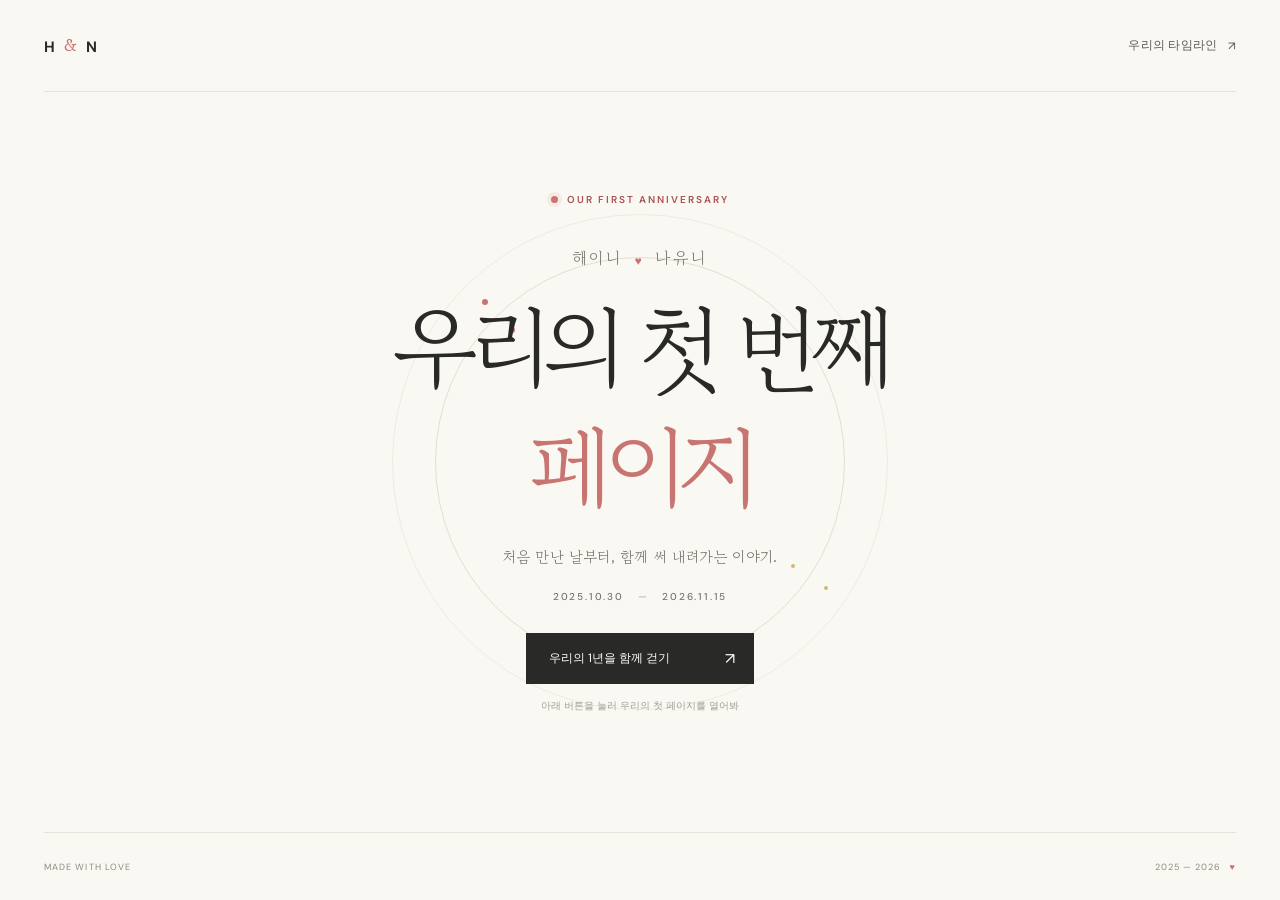
==== index.html @ 2231c821 "Add anniversary site pages, styles, and photos Co-Authored-By: Claude Opus 5.5 <noreply@anthropic.co" ====
<!doctype html>
<html lang="ko">
  <head>
    <meta charset="utf-8">
    <meta name="viewport" content="width=device-width, initial-scale=1">
    <meta name="theme-color" content="#faf8f3">
    <meta name="description" content="우리의 첫 만남부터 함께한 순간까지, 첫 번째 기념 페이지.">
    <title>우리의 첫 번째 페이지</title>
    <link rel="stylesheet" href="styles.css">
  </head>
  <body class="home-page">
    <header class="site-header">
      <a class="wordmark" href="index.html" aria-label="우리의 첫 번째 페이지 홈">H <span>&</span> N</a>
      <a class="header-link" href="timeline.html">우리의 타임라인 <span aria-hidden="true">↗</span></a>
    </header>

    <main class="home-hero">
      <div class="hero-orbit hero-orbit-one" aria-hidden="true"></div>
      <div class="hero-orbit hero-orbit-two" aria-hidden="true"></div>
      <p class="eyebrow"><span class="eyebrow-dot" aria-hidden="true"></span> OUR FIRST ANNIVERSARY</p>
      <p class="hero-kicker">해이니 <span aria-hidden="true">♥</span> 나유니</p>
      <h1>우리의 첫 번째<br><span>페이지</span></h1>
      <p class="hero-intro">처음 만난 날부터, 함께 써 내려가는 이야기.</p>
      <p class="hero-dates">2025.10.30 <span aria-hidden="true">—</span> 2026.11.15</p>
      <a class="primary-link" href="timeline.html">
        <span>우리의 1년을 함께 걷기</span>
        <span class="link-arrow" aria-hidden="true">↗</span>
      </a>
      <p class="hero-note">아래 버튼을 눌러 우리의 첫 페이지를 열어봐</p>
    </main>

    <footer class="home-footer">
      <span>MADE WITH LOVE</span>
      <span>2025 — 2026 <span aria-hidden="true">♥</span></span>
    </footer>
  </body>
</html>
---- styles.css ----
@import url("https://fonts.googleapis.com/css2?family=DM+Sans:wght@400;500;600;700&family=Gowun+Batang:wght@400;700&display=swap");

:root {
  color-scheme: light;
  --paper: #faf8f3;
  --ink: #292a27;
  --muted: #89877f;
  --line: #e8e2d8;
  --accent: #c87572;
  --accent-dark: #a95251;
  --sans: "DM Sans", "Apple SD Gothic Neo", "Malgun Gothic", sans-serif;
  --serif: "Gowun Batang", "Nanum Myeongjo", Georgia, serif;
}

* {
  box-sizing: border-box;
}

html {
  background: var(--paper);
  scroll-behavior: smooth;
}

body {
  min-width: 320px;
  margin: 0;
  color: var(--ink);
  background: var(--paper);
  font-family: var(--sans);
  -webkit-font-smoothing: antialiased;
}

a {
  color: inherit;
}

a:focus-visible {
  outline: 2px solid var(--accent);
  outline-offset: 5px;
}

.site-header,
.home-footer,
.timeline-footer {
  display: flex;
  align-items: center;
  justify-content: space-between;
}

.site-header {
  width: min(100% - 88px, 1320px);
  height: 92px;
  margin: 0 auto;
  border-bottom: 1px solid var(--line);
}

.wordmark {
  text-decoration: none;
  font-size: 15px;
  font-weight: 700;
  letter-spacing: 0.1em;
}

.wordmark span {
  padding: 0 2px;
  color: var(--accent);
  font-family: var(--serif);
}

.header-link {
  display: inline-flex;
  align-items: center;
  gap: 10px;
  color: #585750;
  text-decoration: none;
  font-size: 12px;
  letter-spacing: 0.025em;
  transition: color 180ms ease;
}

.header-link:hover,
.back-link:hover {
  color: var(--accent-dark);
}

.home-page {
  min-height: 100svh;
  display: flex;
  flex-direction: column;
}

.home-hero {
  position: relative;
  isolation: isolate;
  display: flex;
  flex: 1;
  min-height: 600px;
  align-items: center;
  justify-content: center;
  flex-direction: column;
  overflow: hidden;
  padding: 78px 24px 96px;
  text-align: center;
}

.eyebrow {
  display: inline-flex;
  align-items: center;
  gap: 9px;
  margin: 0;
  color: var(--accent-dark);
  font-size: 10px;
  font-weight: 600;
  letter-spacing: 0.2em;
}

.eyebrow-dot {
  width: 7px;
  height: 7px;
  border-radius: 50%;
  background: var(--accent);
  box-shadow: 0 0 0 4px #c875721c;
}

.hero-kicker {
  margin: 39px 0 16px;
  color: #817d74;
  font-family: var(--serif);
  font-size: 17px;
  letter-spacing: 0.12em;
}

.hero-kicker span {
  padding: 0 4px;
  color: var(--accent);
  font-family: var(--sans);
  font-size: 12px;
}

.home-hero h1,
.timeline-intro h1 {
  margin: 0;
  font-family: var(--serif);
  font-size: clamp(54px, 8vw, 94px);
  font-weight: 400;
  letter-spacing: -0.085em;
  line-height: 1.28;
}

.home-hero h1 span,
.timeline-intro h1 span {
  color: var(--accent);
}

.hero-intro {
  margin: 20px 0 0;
  color: #75736c;
  font-family: var(--serif);
  font-size: 15px;
  letter-spacing: 0.015em;
}

.hero-dates {
  margin: 23px 0 30px;
  color: #77756e;
  font-size: 10px;
  font-weight: 500;
  letter-spacing: 0.18em;
}

.hero-dates span {
  padding: 0 9px;
  color: #b6aea2;
}

.primary-link {
  display: inline-flex;
  min-width: 228px;
  align-items: center;
  justify-content: space-between;
  gap: 25px;
  padding: 16px 18px 16px 22px;
  border: 1px solid var(--ink);
  background: var(--ink);
  color: #fffdf9;
  text-decoration: none;
  font-size: 12px;
  transition: background 180ms ease, color 180ms ease, transform 180ms ease;
}

.primary-link:hover {
  transform: translateY(-2px);
  border-color: var(--accent-dark);
  background: var(--accent-dark);
}

.link-arrow {
  font-size: 16px;
  line-height: 1;
}

.hero-note {
  margin: 15px 0 0;
  color: #a29d94;
  font-size: 10px;
}

.hero-orbit {
  position: absolute;
  z-index: -1;
  width: 410px;
  height: 410px;
  border: 1px solid #e6ddd1;
  border-radius: 50%;
  pointer-events: none;
}

.hero-orbit::before,
.hero-orbit::after {
  position: absolute;
  width: 6px;
  height: 6px;
  border-radius: 50%;
  background: var(--accent);
  content: "";
}

.hero-orbit::before {
  top: 17%;
  left: 18%;
}

.hero-orbit::after {
  right: 12%;
  bottom: 24%;
  width: 4px;
  height: 4px;
  background: #d3b778;
}

.hero-orbit-one {
  top: 50%;
  left: 50%;
  transform: translate(-50%, -50%);
}

.hero-orbit-two {
  top: 50%;
  left: 50%;
  width: 496px;
  height: 496px;
  border-color: #efebe3;
  transform: translate(-50%, -50%);
}

.home-footer {
  width: min(100% - 88px, 1320px);
  min-height: 68px;
  margin: 0 auto;
  border-top: 1px solid var(--line);
  color: #8d8981;
  font-size: 9px;
  letter-spacing: 0.12em;
}

.home-footer > span:last-child span,
.timeline-footer > span span {
  padding-left: 5px;
  color: var(--accent);
}

.timeline-intro {
  display: flex;
  min-height: 485px;
  align-items: center;
  justify-content: center;
  flex-direction: column;
  padding: 90px 24px 82px;
  text-align: center;
}

.timeline-intro h1 {
  margin-top: 34px;
  font-size: clamp(48px, 7vw, 78px);
}

.timeline-subtitle {
  margin: 22px 0 0;
  color: #77736c;
  font-family: var(--serif);
  font-size: 15px;
}

.timeline-range {
  margin: 21px 0 0;
  color: #a09a90;
  font-size: 10px;
  letter-spacing: 0.16em;
}

.timeline-range span {
  padding: 0 12px;
  color: var(--accent);
}

.back-link {
  display: inline-flex;
  align-items: center;
  gap: 8px;
  color: #79756d;
  text-decoration: none;
  font-size: 11px;
  transition: color 180ms ease;
}

.timeline-intro .back-link {
  margin-top: 27px;
}

.memories {
  width: min(100% - 48px, 1120px);
  margin: 0 auto;
  padding: 5px 0 102px;
}

.timeline-label {
  margin: 0 0 57px;
  color: #aaa399;
  font-size: 9px;
  letter-spacing: 0.22em;
  text-align: center;
}

.timeline {
  position: relative;
  display: flex;
  flex-direction: column;
  gap: 35px;
  margin: 0;
  padding: 0;
  list-style: none;
}

.timeline::before {
  position: absolute;
  top: 0;
  bottom: 0;
  left: 50%;
  width: 1px;
  background: var(--line);
  content: "";
}

.timeline-item {
  position: relative;
  display: grid;
  min-height: 440px;
  grid-template-columns: minmax(0, 1fr) 56px minmax(0, 1fr);
  align-items: center;
}

.timeline-item::before {
  position: absolute;
  z-index: 1;
  top: 50%;
  left: 50%;
  width: 11px;
  height: 11px;
  border: 3px solid var(--paper);
  border-radius: 50%;
  background: var(--accent);
  box-shadow: 0 0 0 1px #dca9a2;
  content: "";
  transform: translate(-50%, -50%);
}

.timeline-item::after {
  position: absolute;
  top: 50%;
  left: calc(50% - 28px);
  width: 28px;
  height: 1px;
  background: var(--line);
  content: "";
}

.memory-card {
  width: min(100%, 430px);
  grid-column: 1;
  justify-self: end;
  padding: 12px;
  border: 1px solid #eee9e0;
  background: #fffefa;
  box-shadow: 0 9px 35px #39312308;
}

.timeline-item:nth-child(even) .memory-card {
  grid-column: 3;
  justify-self: start;
}

.memory-photo {
  display: block;
  overflow: hidden;
  background: #f0ece5;
}

.memory-photo img {
  display: block;
  width: 100%;
  aspect-ratio: 1.42;
  object-fit: cover;
  transition: transform 350ms ease;
}

.memory-photo:hover img {
  transform: scale(1.025);
}

.memory-copy {
  padding: 16px 9px 9px;
}

.memory-date {
  color: var(--accent-dark);
  font-size: 10px;
  font-weight: 600;
  letter-spacing: 0.12em;
}

.memory-copy h2,
.timeline-ending h2 {
  margin: 8px 0 0;
  font-family: var(--serif);
  font-size: 20px;
  font-weight: 700;
  letter-spacing: -0.045em;
  line-height: 1.55;
}

.memory-copy p,
.timeline-ending p {
  margin: 7px 0 0;
  color: #757169;
  font-family: var(--serif);
  font-size: 13px;
  line-height: 1.9;
  word-break: keep-all;
}

.timeline-ending {
  display: flex;
  max-width: 470px;
  align-items: center;
  flex-direction: column;
  margin: 57px auto 0;
  padding: 35px 20px 0;
  border-top: 1px solid var(--line);
  text-align: center;
}

.ending-heart {
  display: grid;
  width: 34px;
  height: 34px;
  margin-bottom: 21px;
  place-items: center;
  border: 1px solid #ead3ce;
  border-radius: 50%;
  color: var(--accent);
  font-size: 12px;
}

.timeline-ending h2 {
  margin-top: 11px;
  font-size: 25px;
}

.timeline-ending p {
  margin-top: 8px;
}

.timeline-ending .back-link {
  margin-top: 23px;
}

.timeline-footer {
  width: min(100% - 88px, 1320px);
  min-height: 72px;
  margin: 0 auto;
  border-top: 1px solid var(--line);
  color: #8d8981;
  font-size: 10px;
}

@media (min-width: 1400px) {
  .timeline-item {
    min-height: 470px;
  }

  .memory-card {
    width: min(100%, 454px);
  }
}

@media (max-width: 680px) {
  .site-header,
  .home-footer,
  .timeline-footer {
    width: calc(100% - 40px);
  }

  .site-header {
    height: 72px;
  }

  .home-hero {
    min-height: 620px;
    padding: 70px 20px 90px;
  }

  .home-hero h1 {
    font-size: clamp(56px, 14vw, 76px);
  }

  .hero-orbit {
    width: min(410px, 92vw);
    height: min(410px, 92vw);
  }

  .hero-orbit-two {
    width: min(496px, 110vw);
    height: min(496px, 110vw);
  }

  .timeline-intro {
    min-height: 420px;
    padding: 74px 20px 65px;
  }

  .timeline-intro h1 {
    font-size: clamp(50px, 12vw, 68px);
  }

  .timeline-subtitle {
    font-size: 13px;
  }

  .memories {
    width: calc(100% - 36px);
  }

  .timeline-label {
    margin-bottom: 35px;
  }

  .timeline {
    gap: 28px;
  }

  .timeline::before {
    left: 8px;
  }

  .timeline-item {
    display: block;
    min-height: 0;
    padding-left: 31px;
  }

  .timeline-item::before {
    top: 20px;
    left: 8px;
  }

  .timeline-item::after {
    top: 25px;
    left: 15px;
    width: 16px;
  }

  .memory-card,
  .timeline-item:nth-child(even) .memory-card {
    width: 100%;
    justify-self: auto;
  }

  .memory-photo img {
    aspect-ratio: 1.2;
  }

  .memory-copy {
    padding: 14px 5px 6px;
  }

  .memory-copy h2 {
    font-size: 19px;
  }

  .timeline-ending {
    margin: 43px 0 0 31px;
    padding-right: 0;
    padding-left: 0;
  }
}

@media (prefers-reduced-motion: reduce) {
  *,
  *::before,
  *::after {
    scroll-behavior: auto !important;
    transition-duration: 0.01ms !important;
  }
}
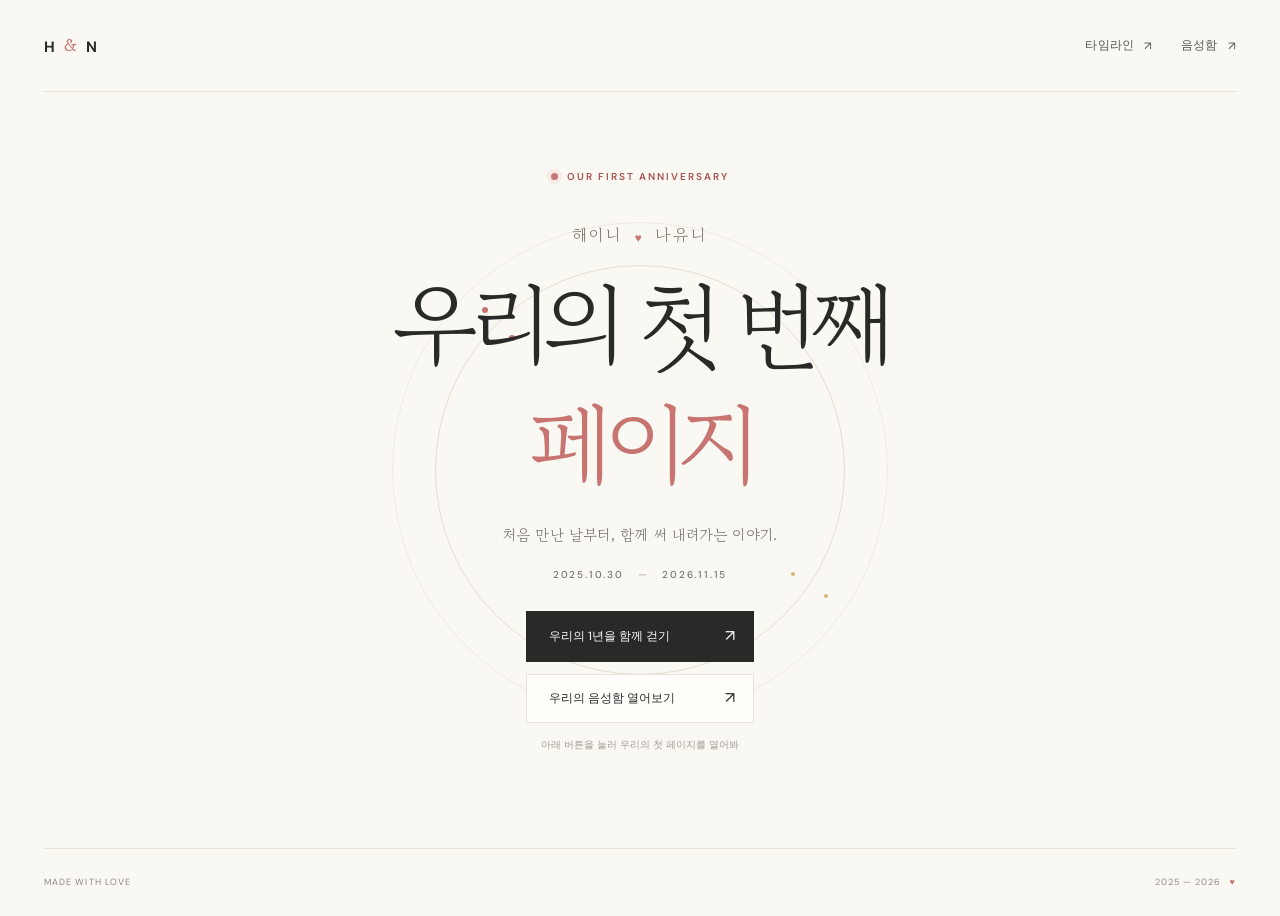
==== commit 71b15d67: "Add mouse drag, a letter slot for 2026.11.15, and an empty voicemail page Co-Authored-By: Claude Opu" ====
--- a/index.html
+++ b/index.html
@@ -11,7 +11,10 @@
   <body class="home-page">
     <header class="site-header">
       <a class="wordmark" href="index.html" aria-label="우리의 첫 번째 페이지 홈">H <span>&</span> N</a>
-      <a class="header-link" href="timeline.html">우리의 타임라인 <span aria-hidden="true">↗</span></a>
+      <nav class="header-nav" aria-label="페이지">
+        <a class="header-link" href="timeline.html">타임라인 <span aria-hidden="true">↗</span></a>
+        <a class="header-link" href="voicemail.html">음성함 <span aria-hidden="true">↗</span></a>
+      </nav>
     </header>
 
     <main class="home-hero">
@@ -26,6 +29,10 @@
         <span>우리의 1년을 함께 걷기</span>
         <span class="link-arrow" aria-hidden="true">↗</span>
       </a>
+      <a class="secondary-link" href="voicemail.html">
+        <span>우리의 음성함 열어보기</span>
+        <span class="link-arrow" aria-hidden="true">↗</span>
+      </a>
       <p class="hero-note">아래 버튼을 눌러 우리의 첫 페이지를 열어봐</p>
     </main>
 
--- a/styles.css
+++ b/styles.css
@@ -78,6 +78,12 @@
   transition: color 180ms ease;
 }
 
+.header-nav {
+  display: flex;
+  align-items: center;
+  gap: 28px;
+}
+
 .header-link:hover,
 .back-link:hover {
   color: var(--accent-dark);
@@ -194,6 +200,28 @@
   background: var(--accent-dark);
 }
 
+.secondary-link {
+  display: inline-flex;
+  min-width: 228px;
+  align-items: center;
+  justify-content: space-between;
+  gap: 25px;
+  margin-top: 12px;
+  padding: 15px 18px 15px 22px;
+  border: 1px solid var(--line);
+  background: #fffefa;
+  color: var(--ink);
+  text-decoration: none;
+  font-size: 12px;
+  transition: border-color 180ms ease, color 180ms ease, transform 180ms ease;
+}
+
+.secondary-link:hover {
+  transform: translateY(-2px);
+  border-color: var(--accent);
+  color: var(--accent-dark);
+}
+
 .link-arrow {
   font-size: 16px;
   line-height: 1;
@@ -323,47 +351,121 @@
   padding: 5px 0 102px;
 }
 
+.timeline-page {
+  overflow-x: clip;
+}
+
+.timeline-head {
+  display: flex;
+  align-items: center;
+  justify-content: space-between;
+  gap: 20px;
+  margin-bottom: 30px;
+}
+
 .timeline-label {
-  margin: 0 0 57px;
+  margin: 0;
   color: #aaa399;
   font-size: 9px;
   letter-spacing: 0.22em;
-  text-align: center;
-}
-
+}
+
+.timeline-controls {
+  display: flex;
+  align-items: center;
+  gap: 10px;
+}
+
+.timeline-count {
+  margin-right: 6px;
+  color: #a09a90;
+  font-size: 10px;
+  font-variant-numeric: tabular-nums;
+  letter-spacing: 0.16em;
+}
+
+.timeline-count span {
+  color: var(--accent-dark);
+  font-weight: 600;
+}
+
+.timeline-button {
+  display: grid;
+  width: 40px;
+  height: 40px;
+  place-items: center;
+  padding: 0;
+  border: 1px solid var(--line);
+  border-radius: 50%;
+  background: #fffefa;
+  color: var(--ink);
+  font: inherit;
+  font-size: 14px;
+  cursor: pointer;
+  transition: background 180ms ease, border-color 180ms ease, color 180ms ease, opacity 180ms ease;
+}
+
+@media (hover: hover) {
+  .timeline-button:hover:not(:disabled) {
+    border-color: var(--accent-dark);
+    background: var(--accent-dark);
+    color: #fffdf9;
+  }
+}
+
+.timeline-button:disabled {
+  opacity: 0.35;
+  cursor: default;
+}
+
+.timeline-button:focus-visible,
+.timeline:focus-visible {
+  outline: 2px solid var(--accent);
+  outline-offset: 4px;
+}
+
+/* Full-bleed horizontal track; side padding keeps the first card aligned with the page column. */
 .timeline {
-  position: relative;
-  display: flex;
-  flex-direction: column;
-  gap: 35px;
-  margin: 0;
-  padding: 0;
+  --track-gutter: max(24px, calc(50vw - 560px));
+  display: flex;
+  gap: 28px;
+  margin: 0 calc(50% - 50vw);
+  padding: 6px var(--track-gutter) 28px;
+  overflow-x: auto;
+  overscroll-behavior-x: contain;
+  scroll-padding-inline: var(--track-gutter);
+  scroll-snap-type: x mandatory;
+  scrollbar-color: var(--line) transparent;
+  scrollbar-width: thin;
   list-style: none;
 }
 
-.timeline::before {
-  position: absolute;
-  top: 0;
-  bottom: 0;
-  left: 50%;
-  width: 1px;
-  background: var(--line);
-  content: "";
+@media (hover: hover) and (pointer: fine) {
+  .timeline {
+    cursor: grab;
+  }
+}
+
+.timeline.is-dragging {
+  cursor: grabbing;
+  scroll-snap-type: none;
+  user-select: none;
 }
 
 .timeline-item {
   position: relative;
-  display: grid;
-  min-height: 440px;
-  grid-template-columns: minmax(0, 1fr) 56px minmax(0, 1fr);
-  align-items: center;
+  display: flex;
+  flex: 0 0 clamp(270px, 30vw, 360px);
+  flex-direction: column;
+  padding-top: 40px;
+  scroll-snap-align: start;
 }
 
 .timeline-item::before {
   position: absolute;
   z-index: 1;
-  top: 50%;
-  left: 50%;
+  top: 8px;
+  left: 0;
   width: 11px;
   height: 11px;
   border: 3px solid var(--paper);
@@ -371,32 +473,49 @@
   background: var(--accent);
   box-shadow: 0 0 0 1px #dca9a2;
   content: "";
-  transform: translate(-50%, -50%);
 }
 
 .timeline-item::after {
   position: absolute;
-  top: 50%;
-  left: calc(50% - 28px);
-  width: 28px;
+  top: 13px;
+  left: 0;
+  width: calc(100% + 28px);
   height: 1px;
   background: var(--line);
   content: "";
 }
 
+.timeline-item:last-child::after {
+  width: 100%;
+  background: linear-gradient(to right, var(--line), transparent);
+}
+
 .memory-card {
-  width: min(100%, 430px);
-  grid-column: 1;
-  justify-self: end;
+  flex: 1;
   padding: 12px;
   border: 1px solid #eee9e0;
   background: #fffefa;
   box-shadow: 0 9px 35px #39312308;
 }
 
-.timeline-item:nth-child(even) .memory-card {
-  grid-column: 3;
-  justify-self: start;
+.timeline-item-letter::before {
+  background: #d3b778;
+  box-shadow: 0 0 0 1px #e3cf9f;
+}
+
+.letter-card {
+  display: flex;
+  flex-direction: column;
+  padding: 24px 21px 21px;
+}
+
+/* Blank ruled paper, waiting for the letter. */
+.letter-paper {
+  flex: 1;
+  min-height: 280px;
+  margin-top: 16px;
+  border-top: 1px solid #eee9e0;
+  background: repeating-linear-gradient(to bottom, transparent 0 31px, #f0ebe2 31px 32px);
 }
 
 .memory-photo {
@@ -408,7 +527,8 @@
 .memory-photo img {
   display: block;
   width: 100%;
-  aspect-ratio: 1.42;
+  height: auto;
+  aspect-ratio: 4 / 5;
   object-fit: cover;
   transition: transform 350ms ease;
 }
@@ -484,6 +604,29 @@
   margin-top: 23px;
 }
 
+.voicemail-page {
+  min-height: 100svh;
+  display: flex;
+  flex-direction: column;
+}
+
+.voicemail-page main {
+  flex: 1;
+}
+
+.voicemail-empty {
+  display: flex;
+  width: min(100% - 48px, 560px);
+  min-height: 220px;
+  align-items: center;
+  justify-content: center;
+  margin: 0 auto 96px;
+  border: 1px dashed #e0d8cb;
+  color: #aaa399;
+  font-family: var(--serif);
+  font-size: 13px;
+}
+
 .timeline-footer {
   width: min(100% - 88px, 1320px);
   min-height: 72px;
@@ -493,16 +636,6 @@
   font-size: 10px;
 }
 
-@media (min-width: 1400px) {
-  .timeline-item {
-    min-height: 470px;
-  }
-
-  .memory-card {
-    width: min(100%, 454px);
-  }
-}
-
 @media (max-width: 680px) {
   .site-header,
   .home-footer,
@@ -514,6 +647,10 @@
     height: 72px;
   }
 
+  .header-nav {
+    gap: 16px;
+  }
+
   .home-hero {
     min-height: 620px;
     padding: 70px 20px 90px;
@@ -550,43 +687,31 @@
     width: calc(100% - 36px);
   }
 
+  .timeline-head {
+    margin-bottom: 22px;
+  }
+
   .timeline-label {
-    margin-bottom: 35px;
+    max-width: 120px;
+    line-height: 1.7;
+  }
+
+  .timeline-button {
+    width: 36px;
+    height: 36px;
   }
 
   .timeline {
-    gap: 28px;
-  }
-
-  .timeline::before {
-    left: 8px;
+    --track-gutter: 18px;
+    gap: 16px;
   }
 
   .timeline-item {
-    display: block;
-    min-height: 0;
-    padding-left: 31px;
-  }
-
-  .timeline-item::before {
-    top: 20px;
-    left: 8px;
+    flex-basis: min(78vw, 340px);
   }
 
   .timeline-item::after {
-    top: 25px;
-    left: 15px;
-    width: 16px;
-  }
-
-  .memory-card,
-  .timeline-item:nth-child(even) .memory-card {
-    width: 100%;
-    justify-self: auto;
-  }
-
-  .memory-photo img {
-    aspect-ratio: 1.2;
+    width: calc(100% + 16px);
   }
 
   .memory-copy {
@@ -598,7 +723,7 @@
   }
 
   .timeline-ending {
-    margin: 43px 0 0 31px;
+    margin-top: 43px;
     padding-right: 0;
     padding-left: 0;
   }
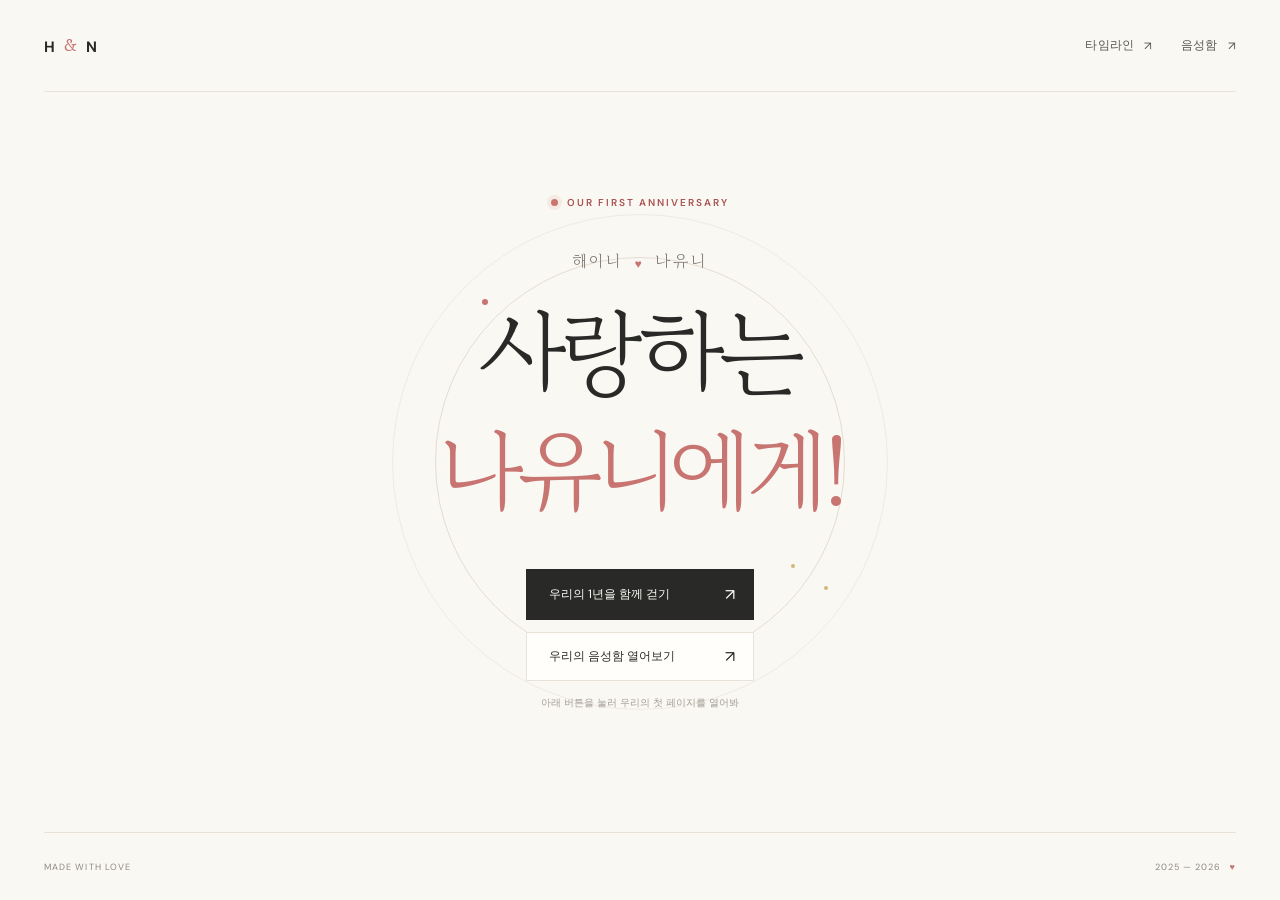
==== commit ecf2326a: "Retitle the home page and trim the hero and voicemail summary Co-Authored-By: Claude Opus 5.5 <norep" ====
--- a/index.html
+++ b/index.html
@@ -22,9 +22,7 @@
       <div class="hero-orbit hero-orbit-two" aria-hidden="true"></div>
       <p class="eyebrow"><span class="eyebrow-dot" aria-hidden="true"></span> OUR FIRST ANNIVERSARY</p>
       <p class="hero-kicker">해이니 <span aria-hidden="true">♥</span> 나유니</p>
-      <h1>우리의 첫 번째<br><span>페이지</span></h1>
-      <p class="hero-intro">처음 만난 날부터, 함께 써 내려가는 이야기.</p>
-      <p class="hero-dates">2025.10.30 <span aria-hidden="true">—</span> 2026.11.15</p>
+      <h1>사랑하는<br><span>나유니에게!</span></h1>
       <a class="primary-link" href="timeline.html">
         <span>우리의 1년을 함께 걷기</span>
         <span class="link-arrow" aria-hidden="true">↗</span>
--- a/styles.css
+++ b/styles.css
@@ -158,25 +158,8 @@
   color: var(--accent);
 }
 
-.hero-intro {
-  margin: 20px 0 0;
-  color: #75736c;
-  font-family: var(--serif);
-  font-size: 15px;
-  letter-spacing: 0.015em;
-}
-
-.hero-dates {
-  margin: 23px 0 30px;
-  color: #77756e;
-  font-size: 10px;
-  font-weight: 500;
-  letter-spacing: 0.18em;
-}
-
-.hero-dates span {
-  padding: 0 9px;
-  color: #b6aea2;
+.home-hero h1 {
+  margin-bottom: 40px;
 }
 
 .primary-link {
@@ -614,17 +597,381 @@
   flex: 1;
 }
 
-.voicemail-empty {
-  display: flex;
-  width: min(100% - 48px, 560px);
-  min-height: 220px;
-  align-items: center;
-  justify-content: center;
-  margin: 0 auto 96px;
-  border: 1px dashed #e0d8cb;
+/* Leave room so the fixed player never covers the footer. */
+.voicemail-page .timeline-footer {
+  margin-bottom: 168px;
+}
+
+.voicemail-intro .back-link {
+  margin-top: 27px;
+}
+
+.voice-groups {
+  display: flex;
+  width: min(100% - 48px, 1120px);
+  flex-direction: column;
+  gap: 64px;
+  margin: 0 auto;
+  padding-bottom: 96px;
+}
+
+.voice-group-head {
+  display: flex;
+  align-items: baseline;
+  gap: 16px;
+  margin-bottom: 22px;
+  padding-bottom: 14px;
+  border-bottom: 1px solid var(--line);
+}
+
+.voice-group-head p {
+  margin: 0;
   color: #aaa399;
+  font-size: 9px;
+  letter-spacing: 0.22em;
+}
+
+.voice-group-head h2 {
+  margin: 0;
   font-family: var(--serif);
-  font-size: 13px;
+  font-size: 20px;
+  font-weight: 700;
+  letter-spacing: -0.04em;
+}
+
+.voice-list {
+  display: grid;
+  grid-template-columns: repeat(auto-fill, minmax(250px, 1fr));
+  gap: 16px;
+  margin: 0;
+  padding: 0;
+  list-style: none;
+}
+
+.voice-card {
+  --p: 0;
+  display: flex;
+  width: 100%;
+  height: 100%;
+  min-height: 186px;
+  flex-direction: column;
+  padding: 18px 18px 20px;
+  border: 1px solid #eee9e0;
+  background: #fffefa;
+  box-shadow: 0 9px 35px #39312308;
+  color: var(--ink);
+  font: inherit;
+  text-align: left;
+  cursor: pointer;
+  transition: border-color 180ms ease, background 180ms ease, transform 180ms ease;
+}
+
+@media (hover: hover) {
+  .voice-card:hover {
+    transform: translateY(-2px);
+    border-color: #e4cfc9;
+  }
+}
+
+.voice-card:focus-visible {
+  outline: 2px solid var(--accent);
+  outline-offset: 3px;
+}
+
+.voice-card.is-current {
+  border-color: #dfb5ae;
+  background: #fff9f6;
+}
+
+.voice-card-top {
+  display: flex;
+  justify-content: space-between;
+  color: #a09a90;
+  font-size: 10px;
+  font-variant-numeric: tabular-nums;
+  letter-spacing: 0.14em;
+}
+
+.voice-number {
+  color: var(--accent-dark);
+  font-weight: 600;
+}
+
+.voice-title {
+  margin: 14px 0 22px;
+  font-family: var(--serif);
+  font-size: 18px;
+  font-weight: 700;
+  letter-spacing: -0.045em;
+  line-height: 1.5;
+  word-break: keep-all;
+}
+
+.voice-bottom {
+  display: flex;
+  align-items: center;
+  gap: 14px;
+  margin-top: auto;
+}
+
+.voice-play {
+  display: grid;
+  width: 38px;
+  height: 38px;
+  flex: none;
+  place-items: center;
+  border: 1px solid var(--line);
+  border-radius: 50%;
+  background: var(--paper);
+  transition: background 180ms ease, border-color 180ms ease, color 180ms ease;
+}
+
+.voice-card.is-current .voice-play {
+  border-color: var(--accent);
+  background: var(--accent);
+  color: #fffdf9;
+}
+
+.voice-play svg,
+.player-button svg {
+  width: 16px;
+  height: 16px;
+  fill: currentColor;
+}
+
+.icon-pause,
+.voice-card.is-playing .icon-play,
+body.is-playing .player-toggle .icon-play {
+  display: none;
+}
+
+.voice-card.is-playing .icon-pause,
+body.is-playing .player-toggle .icon-pause {
+  display: block;
+}
+
+.voice-wave {
+  position: relative;
+  height: 30px;
+  flex: 1;
+}
+
+.wave-bars {
+  position: absolute;
+  inset: 0;
+  display: flex;
+  align-items: center;
+  justify-content: space-between;
+}
+
+.wave-bars i {
+  width: 2px;
+  height: calc(var(--h) * 100%);
+  border-radius: 1px;
+  background: #e2dbd0;
+}
+
+.wave-played {
+  clip-path: inset(0 calc((1 - var(--p)) * 100%) 0 0);
+}
+
+.wave-played i {
+  background: var(--accent);
+}
+
+.voice-player {
+  position: fixed;
+  z-index: 10;
+  right: 0;
+  bottom: max(16px, env(safe-area-inset-bottom));
+  left: 0;
+  display: grid;
+  width: min(100% - 32px, 760px);
+  grid-template-areas:
+    "info controls"
+    "seek seek";
+  grid-template-columns: minmax(0, 1fr) auto;
+  gap: 12px 24px;
+  margin: 0 auto;
+  padding: 16px 20px 14px;
+  border: 1px solid #ebe4d9;
+  background: #fffefaf2;
+  box-shadow: 0 16px 50px #3931231f;
+  backdrop-filter: blur(12px);
+}
+
+.player-info {
+  display: flex;
+  min-width: 0;
+  align-items: center;
+  gap: 14px;
+  grid-area: info;
+}
+
+.player-number {
+  display: grid;
+  width: 40px;
+  height: 40px;
+  flex: none;
+  place-items: center;
+  border: 1px solid #ead3ce;
+  border-radius: 50%;
+  color: var(--accent-dark);
+  font-size: 11px;
+  font-weight: 600;
+  font-variant-numeric: tabular-nums;
+}
+
+.player-info > div {
+  min-width: 0;
+}
+
+.player-state {
+  margin: 0;
+  color: #a09a90;
+  font-size: 9px;
+  letter-spacing: 0.16em;
+}
+
+.is-playing .player-state {
+  color: var(--accent-dark);
+}
+
+.player-title {
+  overflow: hidden;
+  margin: 4px 0 0;
+  font-family: var(--serif);
+  font-size: 16px;
+  font-weight: 700;
+  letter-spacing: -0.04em;
+  text-overflow: ellipsis;
+  white-space: nowrap;
+}
+
+.player-controls {
+  display: flex;
+  align-items: center;
+  gap: 6px;
+  grid-area: controls;
+}
+
+.player-button {
+  display: grid;
+  width: 38px;
+  height: 38px;
+  place-items: center;
+  padding: 0;
+  border: 0;
+  border-radius: 50%;
+  background: transparent;
+  color: var(--ink);
+  cursor: pointer;
+  transition: background 180ms ease, color 180ms ease;
+}
+
+.player-button svg {
+  width: 20px;
+  height: 20px;
+}
+
+.player-button .ring {
+  fill: none;
+  stroke: currentColor;
+  stroke-width: 1.6;
+  stroke-linecap: round;
+}
+
+.player-button text {
+  font-family: var(--sans);
+  font-size: 7px;
+  font-weight: 700;
+  text-anchor: middle;
+}
+
+.player-toggle {
+  width: 48px;
+  height: 48px;
+  margin: 0 4px;
+  background: var(--ink);
+  color: #fffdf9;
+}
+
+@media (hover: hover) {
+  .player-button:hover {
+    background: #f3eee6;
+    color: var(--accent-dark);
+  }
+
+  .player-toggle:hover {
+    background: var(--accent-dark);
+    color: #fffdf9;
+  }
+}
+
+.player-button:focus-visible,
+.player-range:focus-visible {
+  outline: 2px solid var(--accent);
+  outline-offset: 2px;
+}
+
+.player-seek {
+  display: flex;
+  align-items: center;
+  gap: 12px;
+  grid-area: seek;
+}
+
+.player-time {
+  min-width: 30px;
+  color: #8d8981;
+  font-size: 10px;
+  font-variant-numeric: tabular-nums;
+}
+
+.player-time:last-child {
+  text-align: right;
+}
+
+.player-range {
+  --p: 0;
+  flex: 1;
+  height: 20px;
+  margin: 0;
+  background: transparent;
+  cursor: pointer;
+  appearance: none;
+}
+
+.player-range::-webkit-slider-runnable-track {
+  height: 3px;
+  border-radius: 2px;
+  background: linear-gradient(to right, var(--accent) calc(var(--p) * 100%), #ebe4d9 0);
+}
+
+.player-range::-moz-range-track {
+  height: 3px;
+  border-radius: 2px;
+  background: linear-gradient(to right, var(--accent) calc(var(--p) * 100%), #ebe4d9 0);
+}
+
+.player-range::-webkit-slider-thumb {
+  width: 13px;
+  height: 13px;
+  margin-top: -5px;
+  border: 2px solid #fffefa;
+  border-radius: 50%;
+  background: var(--accent-dark);
+  box-shadow: 0 0 0 1px #dca9a2;
+  appearance: none;
+}
+
+.player-range::-moz-range-thumb {
+  width: 9px;
+  height: 9px;
+  border: 2px solid #fffefa;
+  border-radius: 50%;
+  background: var(--accent-dark);
+  box-shadow: 0 0 0 1px #dca9a2;
 }
 
 .timeline-footer {
@@ -722,6 +1069,54 @@
     font-size: 19px;
   }
 
+  .voice-groups {
+    width: calc(100% - 36px);
+    gap: 48px;
+  }
+
+  .voice-list {
+    grid-template-columns: 1fr;
+    gap: 12px;
+  }
+
+  .voice-card {
+    min-height: 0;
+  }
+
+  .voice-title {
+    margin: 10px 0 16px;
+  }
+
+  .voice-player {
+    bottom: max(10px, env(safe-area-inset-bottom));
+    width: calc(100% - 20px);
+    grid-template-areas:
+      "info"
+      "controls"
+      "seek";
+    grid-template-columns: minmax(0, 1fr);
+    gap: 8px;
+    padding: 14px 16px 10px;
+  }
+
+  .player-number {
+    width: 34px;
+    height: 34px;
+  }
+
+  .player-controls {
+    justify-content: center;
+  }
+
+  .player-button {
+    width: 42px;
+    height: 42px;
+  }
+
+  .voicemail-page .timeline-footer {
+    margin-bottom: 214px;
+  }
+
   .timeline-ending {
     margin-top: 43px;
     padding-right: 0;
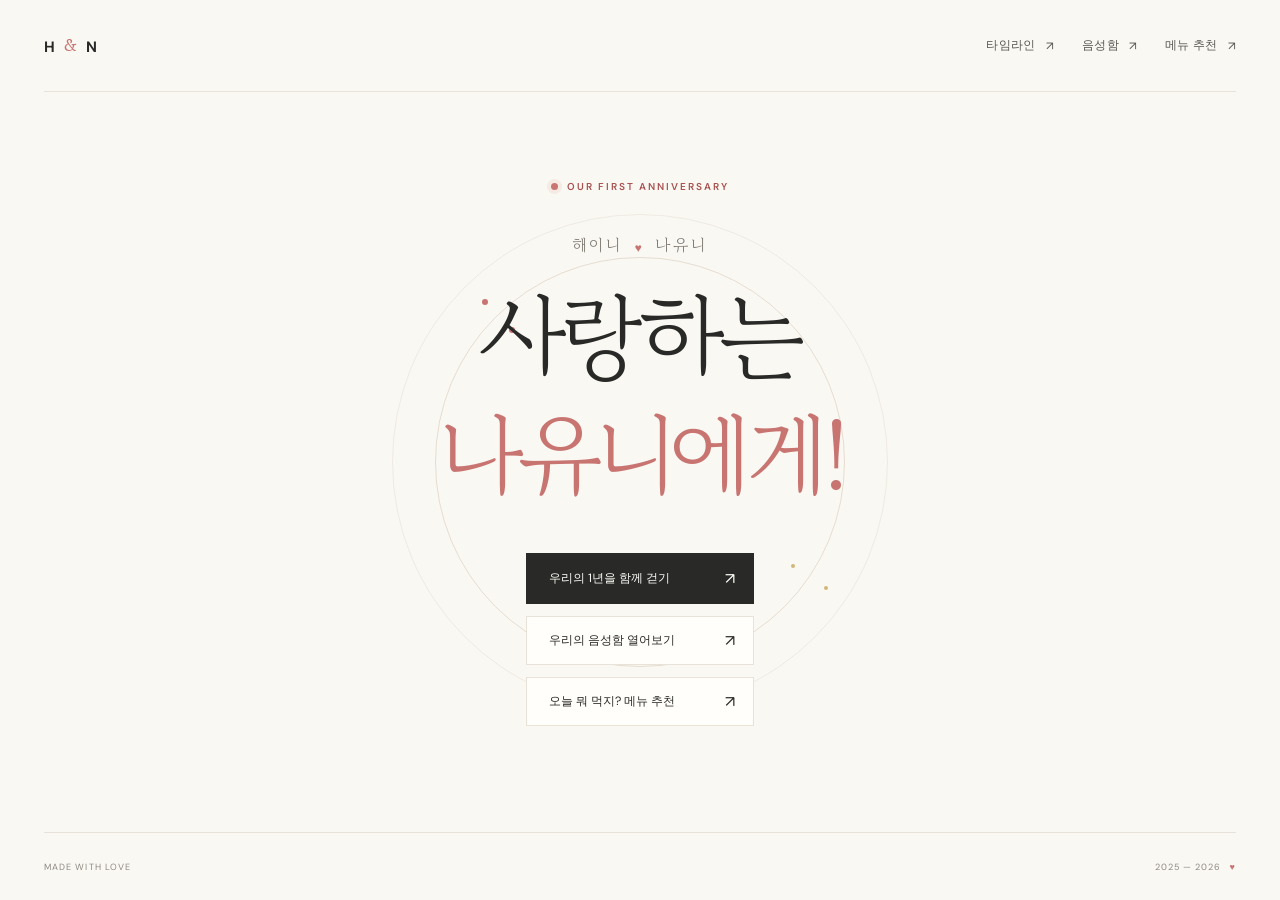
==== commit ce66f6a4: "Add a menu roulette page and drop the old site name Co-Authored-By: Claude Opus 5.5 <noreply@anthrop" ====
--- a/index.html
+++ b/index.html
@@ -4,16 +4,17 @@
     <meta charset="utf-8">
     <meta name="viewport" content="width=device-width, initial-scale=1">
     <meta name="theme-color" content="#faf8f3">
-    <meta name="description" content="우리의 첫 만남부터 함께한 순간까지, 첫 번째 기념 페이지.">
-    <title>우리의 첫 번째 페이지</title>
+    <meta name="description" content="해이니가 나유니에게 보내는 1주년 선물.">
+    <title>사랑하는 나유니에게!</title>
     <link rel="stylesheet" href="styles.css">
   </head>
   <body class="home-page">
     <header class="site-header">
-      <a class="wordmark" href="index.html" aria-label="우리의 첫 번째 페이지 홈">H <span>&</span> N</a>
+      <a class="wordmark" href="index.html" aria-label="홈">H <span>&</span> N</a>
       <nav class="header-nav" aria-label="페이지">
         <a class="header-link" href="timeline.html">타임라인 <span aria-hidden="true">↗</span></a>
         <a class="header-link" href="voicemail.html">음성함 <span aria-hidden="true">↗</span></a>
+        <a class="header-link" href="menu.html">메뉴 추천 <span aria-hidden="true">↗</span></a>
       </nav>
     </header>
 
@@ -31,7 +32,10 @@
         <span>우리의 음성함 열어보기</span>
         <span class="link-arrow" aria-hidden="true">↗</span>
       </a>
-      <p class="hero-note">아래 버튼을 눌러 우리의 첫 페이지를 열어봐</p>
+      <a class="secondary-link" href="menu.html">
+        <span>오늘 뭐 먹지? 메뉴 추천</span>
+        <span class="link-arrow" aria-hidden="true">↗</span>
+      </a>
     </main>
 
     <footer class="home-footer">
--- a/styles.css
+++ b/styles.css
@@ -208,12 +208,6 @@
 .link-arrow {
   font-size: 16px;
   line-height: 1;
-}
-
-.hero-note {
-  margin: 15px 0 0;
-  color: #a29d94;
-  font-size: 10px;
 }
 
 .hero-orbit {
@@ -974,6 +968,272 @@
   box-shadow: 0 0 0 1px #dca9a2;
 }
 
+.menu-page {
+  min-height: 100svh;
+  display: flex;
+  flex-direction: column;
+}
+
+.menu-page main {
+  flex: 1;
+}
+
+.menu-intro {
+  min-height: 0;
+  padding: 56px 24px 40px;
+}
+
+.menu-intro h1 {
+  margin-top: 24px;
+  font-size: clamp(42px, 5.5vw, 62px);
+}
+
+.menu-note {
+  margin: 20px 0 0;
+  color: #8d8981;
+  font-family: var(--serif);
+  font-size: 13px;
+}
+
+.roulette {
+  display: flex;
+  align-items: center;
+  flex-direction: column;
+  padding: 0 24px 96px;
+}
+
+.roulette-stage {
+  position: relative;
+  width: min(100%, 400px);
+  aspect-ratio: 1;
+}
+
+.roulette-wheel {
+  display: block;
+  width: 100%;
+  height: 100%;
+  filter: drop-shadow(0 14px 30px #39312314);
+  transition-property: transform;
+  transition-timing-function: cubic-bezier(0.12, 0.7, 0.12, 1);
+}
+
+.slice {
+  stroke: #ece3d7;
+  stroke-width: 1;
+}
+
+.slice-0 {
+  fill: #fffefa;
+}
+
+.slice-1 {
+  fill: #f8e7e2;
+}
+
+.wheel-rim {
+  fill: none;
+  stroke: #e3d6c6;
+  stroke-width: 3;
+}
+
+.slice-label {
+  fill: var(--ink);
+  font-family: var(--serif);
+  font-size: 14px;
+  font-weight: 700;
+  letter-spacing: -0.03em;
+  text-anchor: middle;
+  dominant-baseline: middle;
+}
+
+.roulette-pointer {
+  position: absolute;
+  z-index: 1;
+  top: -6px;
+  left: 50%;
+  width: 0;
+  height: 0;
+  border-top: 26px solid var(--accent-dark);
+  border-right: 14px solid transparent;
+  border-left: 14px solid transparent;
+  filter: drop-shadow(0 3px 4px #3931232e);
+  transform: translateX(-50%);
+}
+
+.roulette-spin {
+  position: absolute;
+  top: 50%;
+  left: 50%;
+  width: 92px;
+  height: 92px;
+  border: 5px solid #fffefa;
+  border-radius: 50%;
+  background: var(--ink);
+  box-shadow: 0 0 0 1px #e3d6c6, 0 10px 24px #39312326;
+  color: #fffdf9;
+  font-family: var(--serif);
+  font-size: 18px;
+  font-weight: 700;
+  cursor: pointer;
+  transform: translate(-50%, -50%);
+  transition: background 180ms ease, transform 180ms ease;
+}
+
+.roulette-spin:hover:not(:disabled) {
+  background: var(--accent-dark);
+  transform: translate(-50%, -50%) scale(1.05);
+}
+
+.roulette-spin:disabled {
+  cursor: default;
+}
+
+.roulette-spin:focus-visible,
+.reveal button:focus-visible {
+  outline: 2px solid var(--accent);
+  outline-offset: 4px;
+}
+
+.roulette-hint {
+  margin: 26px 0 0;
+  color: #aaa399;
+  font-size: 10px;
+  letter-spacing: 0.08em;
+}
+
+.reveal {
+  position: fixed;
+  z-index: 20;
+  inset: 0;
+  display: grid;
+  place-items: center;
+  padding: 20px;
+  background: #faf8f3d9;
+  backdrop-filter: blur(6px);
+}
+
+.reveal[hidden] {
+  display: none;
+}
+
+.reveal-card {
+  position: relative;
+  display: flex;
+  width: min(100%, 460px);
+  align-items: center;
+  flex-direction: column;
+  padding: 44px 32px 34px;
+  border: 1px solid #ead3ce;
+  background: #fffefa;
+  box-shadow: 0 30px 80px #3931232b;
+  text-align: center;
+}
+
+.reveal.is-open .reveal-card {
+  animation: reveal-pop 650ms cubic-bezier(0.2, 1.4, 0.4, 1) both;
+}
+
+.reveal-kicker {
+  margin: 0;
+  color: var(--accent);
+  font-family: var(--serif);
+  font-size: clamp(44px, 12vw, 60px);
+  font-weight: 700;
+  letter-spacing: -0.06em;
+  line-height: 1.1;
+}
+
+.reveal.is-open .reveal-kicker {
+  animation: reveal-bounce 700ms 120ms cubic-bezier(0.2, 1.6, 0.4, 1) both;
+}
+
+.reveal-menu {
+  margin: 18px 0 0;
+  font-family: var(--serif);
+  font-size: clamp(20px, 5.5vw, 25px);
+  font-weight: 700;
+  letter-spacing: -0.045em;
+  line-height: 1.55;
+  word-break: keep-all;
+}
+
+.reveal.is-open .reveal-menu {
+  animation: reveal-rise 500ms 320ms ease-out both;
+}
+
+.reveal-actions {
+  display: flex;
+  flex-wrap: wrap;
+  justify-content: center;
+  gap: 10px;
+  margin-top: 30px;
+}
+
+.reveal-actions .primary-link,
+.reveal-actions .secondary-link {
+  min-width: 180px;
+  margin: 0;
+  font-family: inherit;
+  cursor: pointer;
+}
+
+.reveal-actions .secondary-link .link-arrow {
+  color: var(--accent);
+}
+
+.reveal-confetti {
+  position: absolute;
+  z-index: 1;
+  top: 50%;
+  left: 50%;
+  pointer-events: none;
+}
+
+.reveal-confetti i {
+  position: absolute;
+  width: 8px;
+  height: 12px;
+  border-radius: 2px;
+  opacity: 0;
+}
+
+.reveal.is-open .reveal-confetti i {
+  animation: confetti 1300ms var(--d) cubic-bezier(0.15, 0.8, 0.3, 1) both;
+}
+
+@keyframes reveal-pop {
+  from {
+    opacity: 0;
+    transform: scale(0.6);
+  }
+}
+
+@keyframes reveal-bounce {
+  from {
+    opacity: 0;
+    transform: scale(0.3) rotate(-8deg);
+  }
+}
+
+@keyframes reveal-rise {
+  from {
+    opacity: 0;
+    transform: translateY(10px);
+  }
+}
+
+@keyframes confetti {
+  0% {
+    opacity: 1;
+    transform: translate(0, 0) rotate(0);
+  }
+
+  100% {
+    opacity: 0;
+    transform: translate(var(--x), calc(var(--y) + 80px)) rotate(var(--r));
+  }
+}
+
 .timeline-footer {
   width: min(100% - 88px, 1320px);
   min-height: 72px;
@@ -1130,5 +1390,6 @@
   *::after {
     scroll-behavior: auto !important;
     transition-duration: 0.01ms !important;
-  }
-}
+    animation-duration: 0.01ms !important;
+  }
+}
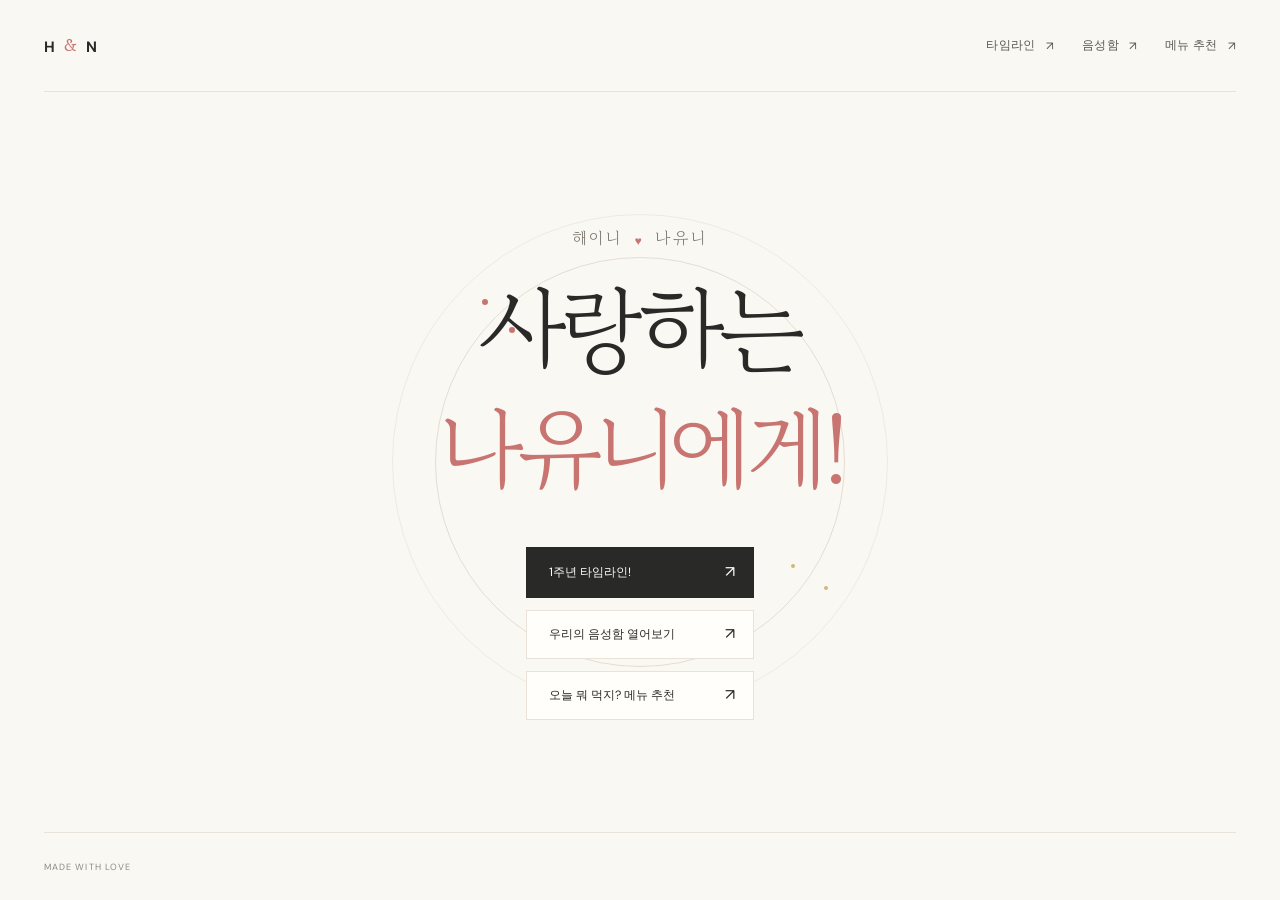
==== commit be108d75: "Lock the anniversary and birthday voices until their dates, trim home copy Co-Authored-By: Claude Op" ====
--- a/index.html
+++ b/index.html
@@ -21,11 +21,10 @@
     <main class="home-hero">
       <div class="hero-orbit hero-orbit-one" aria-hidden="true"></div>
       <div class="hero-orbit hero-orbit-two" aria-hidden="true"></div>
-      <p class="eyebrow"><span class="eyebrow-dot" aria-hidden="true"></span> OUR FIRST ANNIVERSARY</p>
       <p class="hero-kicker">해이니 <span aria-hidden="true">♥</span> 나유니</p>
       <h1>사랑하는<br><span>나유니에게!</span></h1>
       <a class="primary-link" href="timeline.html">
-        <span>우리의 1년을 함께 걷기</span>
+        <span>1주년 타임라인!</span>
         <span class="link-arrow" aria-hidden="true">↗</span>
       </a>
       <a class="secondary-link" href="voicemail.html">
@@ -40,7 +39,6 @@
 
     <footer class="home-footer">
       <span>MADE WITH LOVE</span>
-      <span>2025 — 2026 <span aria-hidden="true">♥</span></span>
     </footer>
   </body>
 </html>
--- a/styles.css
+++ b/styles.css
@@ -268,7 +268,6 @@
   letter-spacing: 0.12em;
 }
 
-.home-footer > span:last-child span,
 .timeline-footer > span span {
   padding-left: 5px;
   color: var(--accent);
@@ -689,6 +688,32 @@
 .voice-number {
   color: var(--accent-dark);
   font-weight: 600;
+}
+
+.voice-lock,
+.voice-card.is-locked .voice-duration,
+.icon-lock,
+.voice-card.is-locked .voice-play .icon-play {
+  display: none;
+}
+
+.voice-card.is-locked .voice-lock {
+  display: inline;
+  padding: 3px 8px;
+  border: 1px solid #ead3ce;
+  border-radius: 999px;
+  color: var(--accent-dark);
+  font-size: 9px;
+  letter-spacing: 0.08em;
+}
+
+.voice-card.is-locked .voice-play .icon-lock {
+  display: block;
+  color: #b9b1a5;
+}
+
+.voice-card.is-locked .wave-bars i {
+  background: #ece6dc;
 }
 
 .voice-title {
@@ -1030,6 +1055,10 @@
   fill: #f8e7e2;
 }
 
+.slice-2 {
+  fill: #f4ecdd;
+}
+
 .wheel-rim {
   fill: none;
   stroke: #e3d6c6;
@@ -1101,6 +1130,187 @@
   letter-spacing: 0.08em;
 }
 
+.menu-editor {
+  width: min(100%, 460px);
+  margin-top: 44px;
+  border: 1px solid #eee9e0;
+  background: #fffefa;
+}
+
+.menu-editor summary {
+  display: flex;
+  align-items: center;
+  justify-content: space-between;
+  padding: 16px 20px;
+  font-size: 12px;
+  font-weight: 600;
+  cursor: pointer;
+  list-style: none;
+}
+
+.menu-editor summary::-webkit-details-marker {
+  display: none;
+}
+
+.menu-editor summary::after {
+  color: var(--accent);
+  content: "+";
+  font-size: 18px;
+  font-weight: 400;
+  line-height: 1;
+}
+
+.menu-editor[open] summary::after {
+  content: "−";
+}
+
+.menu-editor summary:focus-visible,
+.menu-editor button:focus-visible,
+.menu-editor input:focus-visible {
+  outline: 2px solid var(--accent);
+  outline-offset: 2px;
+}
+
+.menu-count {
+  margin-left: auto;
+  padding-right: 14px;
+  color: #a09a90;
+  font-size: 10px;
+  font-weight: 500;
+  font-variant-numeric: tabular-nums;
+  letter-spacing: 0.1em;
+}
+
+.menu-items {
+  margin: 0;
+  padding: 0 20px;
+  border-top: 1px solid #eee9e0;
+  list-style: none;
+}
+
+.menu-items li {
+  display: flex;
+  align-items: center;
+  gap: 12px;
+  padding: 12px 0;
+  border-bottom: 1px solid #f3eee6;
+}
+
+.menu-items div {
+  display: flex;
+  min-width: 0;
+  flex: 1;
+  flex-direction: column;
+  gap: 3px;
+}
+
+.menu-items strong {
+  font-family: var(--serif);
+  font-size: 14px;
+}
+
+.menu-items span {
+  overflow: hidden;
+  color: #8d8981;
+  font-size: 11px;
+  text-overflow: ellipsis;
+  white-space: nowrap;
+}
+
+.menu-items button {
+  display: grid;
+  width: 30px;
+  height: 30px;
+  flex: none;
+  place-items: center;
+  padding: 0;
+  border: 1px solid var(--line);
+  border-radius: 50%;
+  background: transparent;
+  color: #8d8981;
+  font-size: 16px;
+  cursor: pointer;
+}
+
+.menu-items button:hover:not(:disabled) {
+  border-color: var(--accent);
+  color: var(--accent-dark);
+}
+
+.menu-items button:disabled {
+  opacity: 0.3;
+  cursor: default;
+}
+
+.menu-add {
+  display: grid;
+  grid-template-columns: minmax(0, 1fr) auto;
+  gap: 8px;
+  padding: 16px 20px 0;
+}
+
+.menu-add input {
+  min-width: 0;
+  padding: 11px 12px;
+  border: 1px solid var(--line);
+  border-radius: 0;
+  background: var(--paper);
+  color: var(--ink);
+  font: inherit;
+  font-size: 16px;
+}
+
+.menu-add input[name="text"] {
+  grid-column: 1;
+  grid-row: 2;
+}
+
+.menu-add button {
+  grid-row: 1 / span 2;
+  padding: 0 18px;
+  border: 0;
+  background: var(--ink);
+  color: #fffdf9;
+  font: inherit;
+  font-size: 12px;
+  cursor: pointer;
+}
+
+.menu-add button:hover:not(:disabled) {
+  background: var(--accent-dark);
+}
+
+.menu-add button:disabled {
+  opacity: 0.35;
+  cursor: default;
+}
+
+.menu-editor-message {
+  min-height: 16px;
+  margin: 10px 20px 0;
+  color: var(--accent-dark);
+  font-size: 11px;
+}
+
+.menu-editor-foot {
+  display: flex;
+  justify-content: flex-end;
+  padding: 10px 20px 18px;
+  font-size: 10px;
+}
+
+.menu-editor-foot button {
+  flex: none;
+  padding: 0;
+  border: 0;
+  background: none;
+  color: #79756d;
+  font: inherit;
+  text-decoration: underline;
+  text-underline-offset: 3px;
+  cursor: pointer;
+}
+
 .reveal {
   position: fixed;
   z-index: 20;
@@ -1133,32 +1343,25 @@
   animation: reveal-pop 650ms cubic-bezier(0.2, 1.4, 0.4, 1) both;
 }
 
-.reveal-kicker {
+.reveal-note {
+  margin: 0 0 14px;
+  color: #a09a90;
+  font-size: 10px;
+  letter-spacing: 0.08em;
+}
+
+.reveal-text {
   margin: 0;
-  color: var(--accent);
   font-family: var(--serif);
-  font-size: clamp(44px, 12vw, 60px);
-  font-weight: 700;
-  letter-spacing: -0.06em;
-  line-height: 1.1;
-}
-
-.reveal.is-open .reveal-kicker {
-  animation: reveal-bounce 700ms 120ms cubic-bezier(0.2, 1.6, 0.4, 1) both;
-}
-
-.reveal-menu {
-  margin: 18px 0 0;
-  font-family: var(--serif);
-  font-size: clamp(20px, 5.5vw, 25px);
+  font-size: clamp(22px, 6vw, 28px);
   font-weight: 700;
   letter-spacing: -0.045em;
   line-height: 1.55;
   word-break: keep-all;
 }
 
-.reveal.is-open .reveal-menu {
-  animation: reveal-rise 500ms 320ms ease-out both;
+.reveal.is-open .reveal-text {
+  animation: reveal-rise 500ms 200ms ease-out both;
 }
 
 .reveal-actions {
@@ -1177,6 +1380,10 @@
   cursor: pointer;
 }
 
+.reveal-actions [hidden] {
+  display: none;
+}
+
 .reveal-actions .secondary-link .link-arrow {
   color: var(--accent);
 }
@@ -1205,13 +1412,6 @@
   from {
     opacity: 0;
     transform: scale(0.6);
-  }
-}
-
-@keyframes reveal-bounce {
-  from {
-    opacity: 0;
-    transform: scale(0.3) rotate(-8deg);
   }
 }
 
